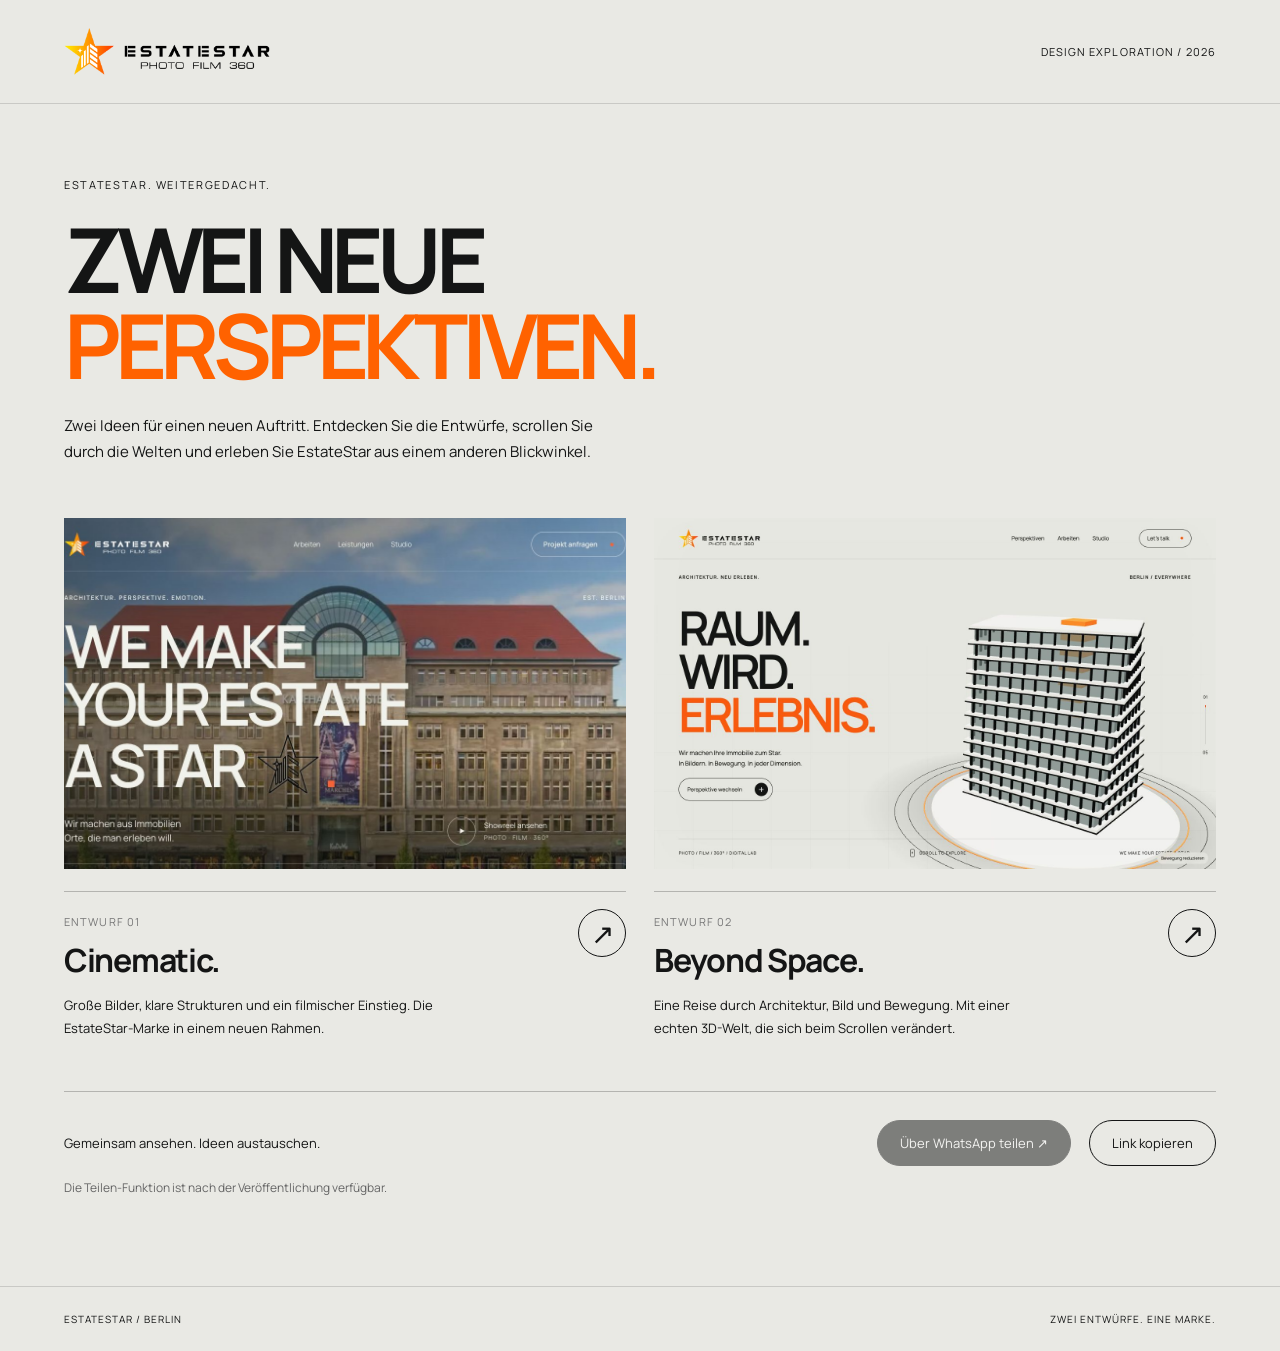
==== index.html @ 1285c462 "Prepare two EstateStar designs for GitHub Pages" ====
<!doctype html>
<html lang="de"><head><meta charset="utf-8"><meta name="viewport" content="width=device-width,initial-scale=1"><meta name="robots" content="noindex,nofollow"><meta name="theme-color" content="#e9e9e4"><title>EstateStar — Zwei neue Perspektiven</title><meta name="description" content="Zwei neue Website-Entwürfe für EstateStar: Cinematic und Beyond Space. Ansehen, vergleichen und teilen.">
<style>
@font-face{font-family:Manrope;src:url('entwurf-2/assets/manrope-regular.ttf')}@font-face{font-family:Manrope;src:url('entwurf-2/assets/manrope-bold.ttf');font-weight:700}*{box-sizing:border-box}body{margin:0;background:#e9e9e4;color:#141515;font-family:Manrope,Arial,sans-serif}a{color:inherit;text-decoration:none}button{font:inherit;cursor:pointer}header{padding:28px 5vw;display:flex;align-items:center;justify-content:space-between;border-bottom:1px solid #14151526;font-size:11px;letter-spacing:.1em}header img{width:215px;height:auto}main{padding:68px 5vw 75px;max-width:1800px;margin:auto}.eyebrow{font-size:11px;letter-spacing:.15em}h1{font-size:clamp(48px,7vw,112px);font-weight:700;line-height:.96;letter-spacing:-.07em;margin:22px 0 25px}h1 span{color:#ff6200}.intro{max-width:550px;line-height:1.75;font-size:15px}.cards{display:grid;grid-template-columns:1fr 1fr;gap:28px;margin:52px 0}.card{display:block}.preview{overflow:hidden;background:#141515;aspect-ratio:1.6}.preview img{width:100%;height:100%;object-fit:cover;object-position:top;transition:transform .6s}.card:hover img{transform:scale(1.03)}.meta{border-top:1px solid #14151540;margin-top:22px;padding-top:17px;display:flex;justify-content:space-between;gap:15px}.number{font-size:11px;letter-spacing:.1em;color:#777}h2{margin:7px 0 12px;font-size:32px;letter-spacing:-.04em;font-weight:700}.meta p{font-size:13px;line-height:1.75;margin:0;max-width:380px}.arrow{font-size:28px;width:48px;height:48px;flex-shrink:0;border:1px solid #141515;border-radius:50%;display:grid;place-items:center}.share{border-top:1px solid #14151540;padding-top:28px;display:flex;align-items:center;gap:18px;flex-wrap:wrap}.share p{font-size:13px;margin-right:auto}.share a,.share button{border:1px solid #141515;border-radius:99px;background:transparent;color:#141515;padding:13px 22px;font-size:13px}.share .primary{background:#141515;color:#fff}.share [aria-disabled=true]{opacity:.5;pointer-events:none}.share-status{font-size:12px;color:#666;min-height:20px;margin-top:13px}footer{padding:25px 5vw;border-top:1px solid #14151526;font-size:10px;letter-spacing:.1em;display:flex;justify-content:space-between}a:focus-visible,button:focus-visible{outline:3px solid #ff6200;outline-offset:5px}@media(max-width:650px){header{padding:22px}header img{width:178px}header span{font-size:9px}main{padding:48px 22px}.cards{grid-template-columns:1fr;gap:40px;margin:36px 0}h1{font-size:13vw}.intro{font-size:14px}h2{font-size:29px}.share{gap:12px}.share p{width:100%}.share a,.share button{padding:12px 17px}footer{padding:24px 22px}}@media(prefers-reduced-motion:reduce){*{transition:none!important}}
</style><meta property="og:type" content="website"><meta property="og:title" content="EstateStar — Zwei neue Perspektiven"><meta property="og:description" content="Zwei moderne Website-Entwürfe: Cinematic und Beyond Space. Ansehen, vergleichen und teilen."><meta property="og:image" content="preview-2.jpg"><meta property="og:locale" content="de_DE"></head><body>
<header><img src="entwurf-2/assets/logo-dark.png" alt="EstateStar Photo Film 360"><span>DESIGN EXPLORATION / 2026</span></header>
<main><span class="eyebrow">ESTATESTAR. WEITERGEDACHT.</span><h1>ZWEI NEUE<br><span>PERSPEKTIVEN.</span></h1><p class="intro">Zwei Ideen für einen neuen Auftritt. Entdecken Sie die Entwürfe, scrollen Sie durch die Welten und erleben Sie EstateStar aus einem anderen Blickwinkel.</p>
<div class="cards"><a class="card" href="entwurf-1/"><div class="preview"><img src="preview-1.jpg" alt="Entwurf 1 mit filmischem Einstieg und schwarzem EstateStar-Outline-Stern" width="1440" height="900"></div><div class="meta"><div><span class="number">ENTWURF 01</span><h2>Cinematic.</h2><p>Große Bilder, klare Strukturen und ein filmischer Einstieg. Die EstateStar-Marke in einem neuen Rahmen.</p></div><span class="arrow" aria-hidden="true">↗</span></div></a>
<a class="card" href="entwurf-2/"><div class="preview"><img src="preview-2.jpg" alt="Entwurf 2 mit dreidimensionalem Architekturmodell und großer Typografie" width="1440" height="900"></div><div class="meta"><div><span class="number">ENTWURF 02</span><h2>Beyond Space.</h2><p>Eine Reise durch Architektur, Bild und Bewegung. Mit einer echten 3D-Welt, die sich beim Scrollen verändert.</p></div><span class="arrow" aria-hidden="true">↗</span></div></a></div>
<div class="share"><p>Gemeinsam ansehen. Ideen austauschen.</p><a id="whatsapp" class="primary" target="_blank" rel="noopener" aria-disabled="true">Über WhatsApp teilen ↗</a><button id="copy-link" type="button">Link kopieren</button></div><p id="share-status" class="share-status" role="status"></p>
</main><footer><span>ESTATESTAR / BERLIN</span><span>ZWEI ENTWÜRFE. EINE MARKE.</span></footer>
<script>
const status=document.querySelector('#share-status'),wa=document.querySelector('#whatsapp'),copy=document.querySelector('#copy-link');const publicPage=location.protocol==='https:'&&!['localhost','127.0.0.1'].includes(location.hostname);const address=new URL('./',location.href).href;
if(publicPage){wa.href='https://wa.me/?text='+encodeURIComponent('Zwei neue Website-Entwürfe für EstateStar — welcher gefällt dir besser? '+address);wa.removeAttribute('aria-disabled');}else{status.textContent='Die Teilen-Funktion ist nach der Veröffentlichung verfügbar.';copy.disabled=true;}
copy.addEventListener('click',async()=>{try{await navigator.clipboard.writeText(address);status.textContent='Link kopiert. Einfach in WhatsApp einfügen.';}catch{status.textContent='Bitte die Adresse aus der Browserzeile kopieren: '+address;}});
</script></body></html>
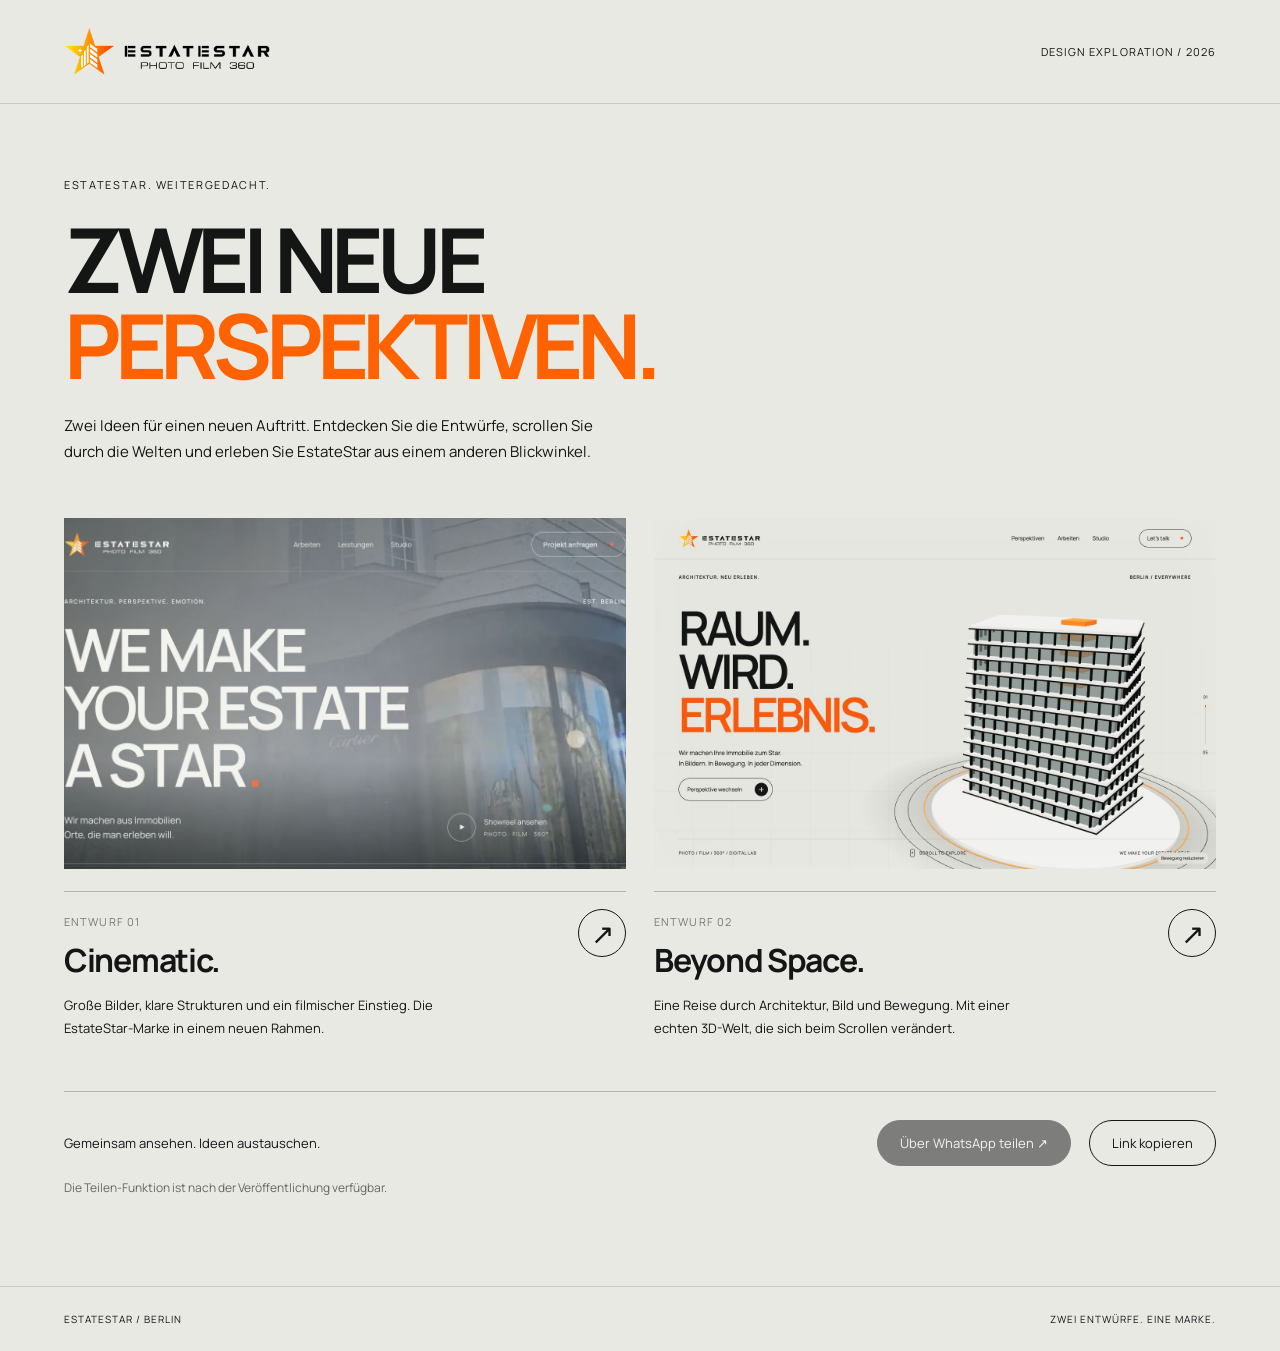
==== commit c115c89a: "Remove outline star from Cinematic hero and refresh preview" ====
--- a/index.html
+++ b/index.html
@@ -2,10 +2,10 @@
 <html lang="de"><head><meta charset="utf-8"><meta name="viewport" content="width=device-width,initial-scale=1"><meta name="robots" content="noindex,nofollow"><meta name="theme-color" content="#e9e9e4"><title>EstateStar — Zwei neue Perspektiven</title><meta name="description" content="Zwei neue Website-Entwürfe für EstateStar: Cinematic und Beyond Space. Ansehen, vergleichen und teilen.">
 <style>
 @font-face{font-family:Manrope;src:url('entwurf-2/assets/manrope-regular.ttf')}@font-face{font-family:Manrope;src:url('entwurf-2/assets/manrope-bold.ttf');font-weight:700}*{box-sizing:border-box}body{margin:0;background:#e9e9e4;color:#141515;font-family:Manrope,Arial,sans-serif}a{color:inherit;text-decoration:none}button{font:inherit;cursor:pointer}header{padding:28px 5vw;display:flex;align-items:center;justify-content:space-between;border-bottom:1px solid #14151526;font-size:11px;letter-spacing:.1em}header img{width:215px;height:auto}main{padding:68px 5vw 75px;max-width:1800px;margin:auto}.eyebrow{font-size:11px;letter-spacing:.15em}h1{font-size:clamp(48px,7vw,112px);font-weight:700;line-height:.96;letter-spacing:-.07em;margin:22px 0 25px}h1 span{color:#ff6200}.intro{max-width:550px;line-height:1.75;font-size:15px}.cards{display:grid;grid-template-columns:1fr 1fr;gap:28px;margin:52px 0}.card{display:block}.preview{overflow:hidden;background:#141515;aspect-ratio:1.6}.preview img{width:100%;height:100%;object-fit:cover;object-position:top;transition:transform .6s}.card:hover img{transform:scale(1.03)}.meta{border-top:1px solid #14151540;margin-top:22px;padding-top:17px;display:flex;justify-content:space-between;gap:15px}.number{font-size:11px;letter-spacing:.1em;color:#777}h2{margin:7px 0 12px;font-size:32px;letter-spacing:-.04em;font-weight:700}.meta p{font-size:13px;line-height:1.75;margin:0;max-width:380px}.arrow{font-size:28px;width:48px;height:48px;flex-shrink:0;border:1px solid #141515;border-radius:50%;display:grid;place-items:center}.share{border-top:1px solid #14151540;padding-top:28px;display:flex;align-items:center;gap:18px;flex-wrap:wrap}.share p{font-size:13px;margin-right:auto}.share a,.share button{border:1px solid #141515;border-radius:99px;background:transparent;color:#141515;padding:13px 22px;font-size:13px}.share .primary{background:#141515;color:#fff}.share [aria-disabled=true]{opacity:.5;pointer-events:none}.share-status{font-size:12px;color:#666;min-height:20px;margin-top:13px}footer{padding:25px 5vw;border-top:1px solid #14151526;font-size:10px;letter-spacing:.1em;display:flex;justify-content:space-between}a:focus-visible,button:focus-visible{outline:3px solid #ff6200;outline-offset:5px}@media(max-width:650px){header{padding:22px}header img{width:178px}header span{font-size:9px}main{padding:48px 22px}.cards{grid-template-columns:1fr;gap:40px;margin:36px 0}h1{font-size:13vw}.intro{font-size:14px}h2{font-size:29px}.share{gap:12px}.share p{width:100%}.share a,.share button{padding:12px 17px}footer{padding:24px 22px}}@media(prefers-reduced-motion:reduce){*{transition:none!important}}
-</style><meta property="og:type" content="website"><meta property="og:title" content="EstateStar — Zwei neue Perspektiven"><meta property="og:description" content="Zwei moderne Website-Entwürfe: Cinematic und Beyond Space. Ansehen, vergleichen und teilen."><meta property="og:image" content="preview-2.jpg"><meta property="og:locale" content="de_DE"></head><body>
+</style><meta property="og:type" content="website"><meta property="og:title" content="EstateStar — Zwei neue Perspektiven"><meta property="og:description" content="Zwei moderne Website-Entwürfe: Cinematic und Beyond Space. Ansehen, vergleichen und teilen."><meta property="og:image" content="https://davidkatz2305.github.io/estatestar-designs/preview-2.jpg"><meta property="og:locale" content="de_DE"><meta property="og:url" content="https://davidkatz2305.github.io/estatestar-designs/"><link rel="canonical" href="https://davidkatz2305.github.io/estatestar-designs/"></head><body>
 <header><img src="entwurf-2/assets/logo-dark.png" alt="EstateStar Photo Film 360"><span>DESIGN EXPLORATION / 2026</span></header>
 <main><span class="eyebrow">ESTATESTAR. WEITERGEDACHT.</span><h1>ZWEI NEUE<br><span>PERSPEKTIVEN.</span></h1><p class="intro">Zwei Ideen für einen neuen Auftritt. Entdecken Sie die Entwürfe, scrollen Sie durch die Welten und erleben Sie EstateStar aus einem anderen Blickwinkel.</p>
-<div class="cards"><a class="card" href="entwurf-1/"><div class="preview"><img src="preview-1.jpg" alt="Entwurf 1 mit filmischem Einstieg und schwarzem EstateStar-Outline-Stern" width="1440" height="900"></div><div class="meta"><div><span class="number">ENTWURF 01</span><h2>Cinematic.</h2><p>Große Bilder, klare Strukturen und ein filmischer Einstieg. Die EstateStar-Marke in einem neuen Rahmen.</p></div><span class="arrow" aria-hidden="true">↗</span></div></a>
+<div class="cards"><a class="card" href="entwurf-1/"><div class="preview"><img src="preview-1.jpg" alt="Entwurf 1 mit filmischem Einstieg" width="1440" height="900"></div><div class="meta"><div><span class="number">ENTWURF 01</span><h2>Cinematic.</h2><p>Große Bilder, klare Strukturen und ein filmischer Einstieg. Die EstateStar-Marke in einem neuen Rahmen.</p></div><span class="arrow" aria-hidden="true">↗</span></div></a>
 <a class="card" href="entwurf-2/"><div class="preview"><img src="preview-2.jpg" alt="Entwurf 2 mit dreidimensionalem Architekturmodell und großer Typografie" width="1440" height="900"></div><div class="meta"><div><span class="number">ENTWURF 02</span><h2>Beyond Space.</h2><p>Eine Reise durch Architektur, Bild und Bewegung. Mit einer echten 3D-Welt, die sich beim Scrollen verändert.</p></div><span class="arrow" aria-hidden="true">↗</span></div></a></div>
 <div class="share"><p>Gemeinsam ansehen. Ideen austauschen.</p><a id="whatsapp" class="primary" target="_blank" rel="noopener" aria-disabled="true">Über WhatsApp teilen ↗</a><button id="copy-link" type="button">Link kopieren</button></div><p id="share-status" class="share-status" role="status"></p>
 </main><footer><span>ESTATESTAR / BERLIN</span><span>ZWEI ENTWÜRFE. EINE MARKE.</span></footer>
